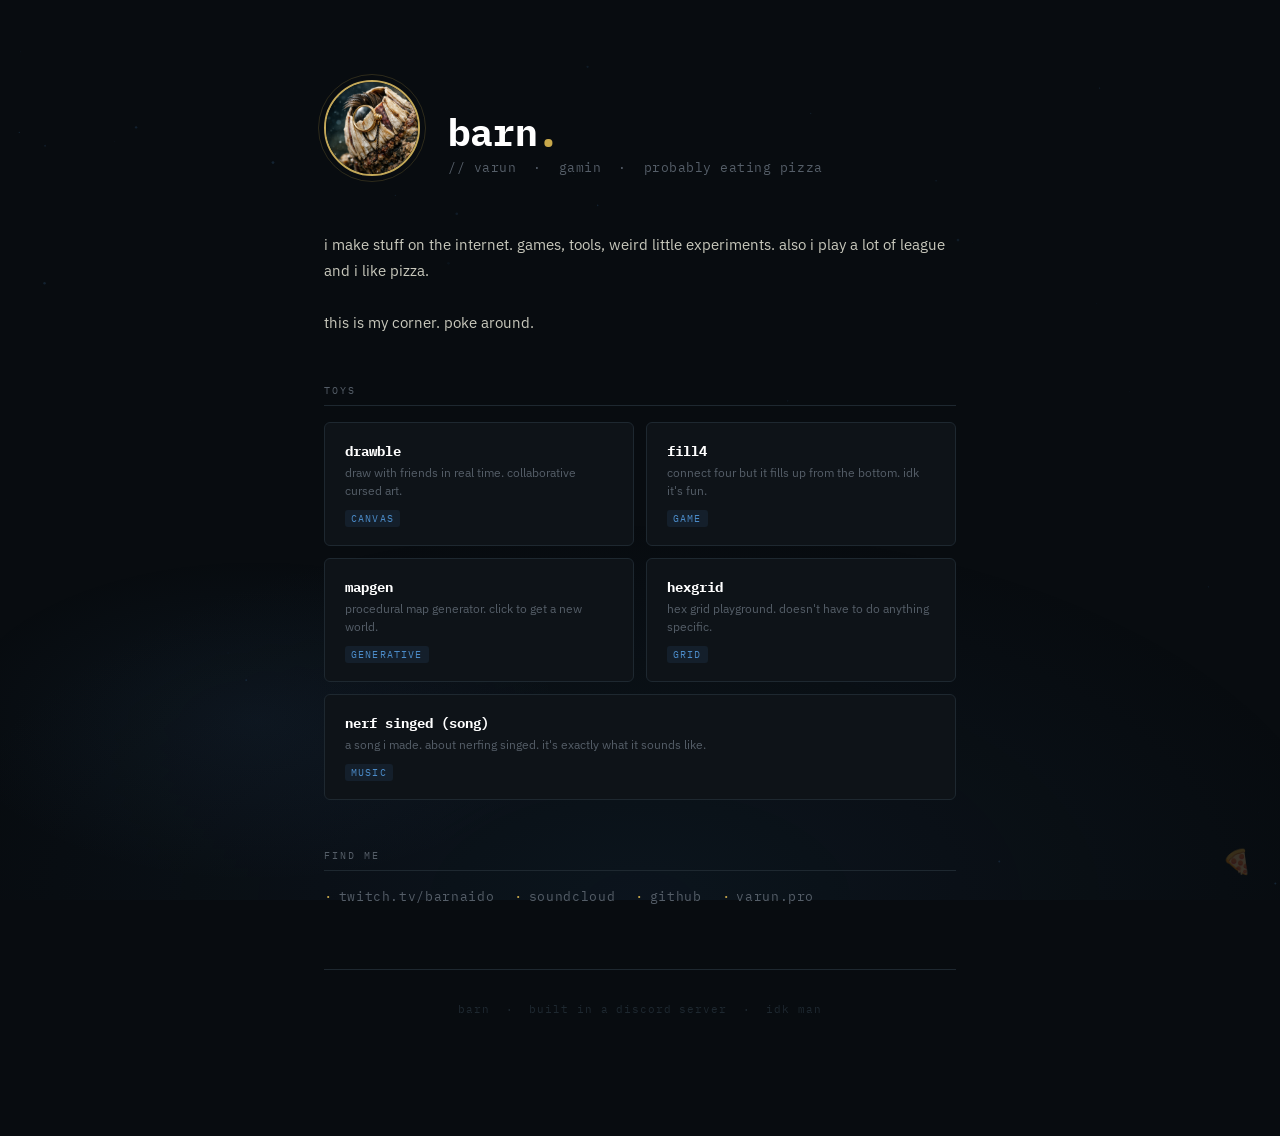
==== index.html @ 8272713f "initial landing page" ====
<!DOCTYPE html>
<html lang="en">
<head>
  <meta charset="UTF-8">
  <meta name="viewport" content="width=device-width, initial-scale=1.0">
  <title>barn</title>
  <style>
    @import url('https://fonts.googleapis.com/css2?family=IBM+Plex+Mono:wght@300;400;700&family=IBM+Plex+Sans:wght@300;400;700&display=swap');

    :root {
      --bg: #080c10;
      --bg2: #0e1318;
      --accent: #c8a84b;
      --accent2: #4b8bc8;
      --text: #c8c8bc;
      --muted: #555e68;
      --border: #1e2830;
    }

    * { box-sizing: border-box; margin: 0; padding: 0; }

    html, body {
      background: var(--bg);
      color: var(--text);
      font-family: 'IBM Plex Mono', monospace;
      min-height: 100vh;
      overflow-x: hidden;
    }

    /* ocean particles */
    body::before {
      content: '';
      position: fixed;
      inset: 0;
      background:
        radial-gradient(ellipse 80% 60% at 50% 100%, rgba(30,60,90,0.18) 0%, transparent 70%),
        radial-gradient(ellipse 40% 30% at 20% 80%, rgba(75,139,200,0.07) 0%, transparent 60%);
      pointer-events: none;
      z-index: 0;
    }

    .container {
      position: relative;
      z-index: 1;
      max-width: 680px;
      margin: 0 auto;
      padding: 80px 24px 120px;
    }

    /* --- HEADER --- */
    .header {
      display: flex;
      align-items: flex-end;
      gap: 28px;
      margin-bottom: 56px;
    }

    .pfp-wrap {
      position: relative;
      flex-shrink: 0;
    }

    .pfp {
      width: 96px;
      height: 96px;
      border-radius: 50%;
      object-fit: cover;
      border: 2px solid var(--accent);
      display: block;
      filter: saturate(0.85);
    }

    .pfp-wrap::after {
      content: '';
      position: absolute;
      inset: -6px;
      border-radius: 50%;
      border: 1px solid rgba(200,168,75,0.2);
      animation: pulse 3s ease-in-out infinite;
    }

    @keyframes pulse {
      0%, 100% { opacity: 0.3; transform: scale(1); }
      50% { opacity: 0.7; transform: scale(1.04); }
    }

    .header-text { flex: 1; }

    .name {
      font-family: 'IBM Plex Mono', monospace;
      font-size: 2.4rem;
      font-weight: 700;
      color: #fff;
      letter-spacing: -0.02em;
      line-height: 1;
    }

    .name span {
      color: var(--accent);
    }

    .tagline {
      margin-top: 8px;
      font-size: 0.8rem;
      color: var(--muted);
      letter-spacing: 0.04em;
    }

    /* --- BIO --- */
    .bio {
      font-family: 'IBM Plex Sans', sans-serif;
      font-size: 0.95rem;
      line-height: 1.7;
      color: var(--text);
      margin-bottom: 48px;
    }

    .bio a {
      color: var(--accent);
      text-decoration: none;
      border-bottom: 1px solid rgba(200,168,75,0.3);
      transition: border-color 0.2s;
    }

    .bio a:hover { border-color: var(--accent); }

    /* --- SECTION --- */
    .section-label {
      font-size: 0.65rem;
      letter-spacing: 0.2em;
      color: var(--muted);
      text-transform: uppercase;
      margin-bottom: 16px;
      padding-bottom: 8px;
      border-bottom: 1px solid var(--border);
    }

    /* --- PROJECT GRID --- */
    .projects {
      display: grid;
      grid-template-columns: 1fr 1fr;
      gap: 12px;
      margin-bottom: 48px;
    }

    .project-card {
      background: var(--bg2);
      border: 1px solid var(--border);
      border-radius: 6px;
      padding: 18px 20px;
      text-decoration: none;
      color: var(--text);
      transition: border-color 0.2s, background 0.2s;
      display: block;
    }

    .project-card:hover {
      border-color: var(--accent2);
      background: #0f1820;
    }

    .project-card.wide {
      grid-column: span 2;
    }

    .card-title {
      font-size: 0.9rem;
      font-weight: 700;
      color: #fff;
      margin-bottom: 4px;
    }

    .card-desc {
      font-size: 0.75rem;
      color: var(--muted);
      line-height: 1.5;
      font-family: 'IBM Plex Sans', sans-serif;
    }

    .card-tag {
      display: inline-block;
      margin-top: 10px;
      font-size: 0.6rem;
      letter-spacing: 0.12em;
      text-transform: uppercase;
      color: var(--accent2);
      background: rgba(75,139,200,0.1);
      border-radius: 3px;
      padding: 2px 6px;
    }

    /* --- LINKS ROW --- */
    .links {
      display: flex;
      gap: 20px;
      flex-wrap: wrap;
      margin-bottom: 64px;
    }

    .link-item {
      font-size: 0.8rem;
      color: var(--muted);
      text-decoration: none;
      letter-spacing: 0.05em;
      transition: color 0.2s;
      display: flex;
      align-items: center;
      gap: 6px;
    }

    .link-item:hover { color: var(--text); }
    .link-item .dot { color: var(--accent); font-size: 1.1em; }

    /* --- FOOTER --- */
    .footer {
      font-size: 0.7rem;
      color: var(--border);
      letter-spacing: 0.08em;
      text-align: center;
      padding-top: 32px;
      border-top: 1px solid var(--border);
    }

    /* --- PIZZA EASTER EGG --- */
    #pizza-btn {
      position: fixed;
      bottom: 24px;
      right: 28px;
      background: none;
      border: none;
      cursor: pointer;
      font-size: 1.5rem;
      opacity: 0.2;
      transition: opacity 0.3s, transform 0.3s;
      z-index: 100;
    }
    #pizza-btn:hover {
      opacity: 1;
      transform: rotate(-12deg) scale(1.15);
    }

    #pizza-popup {
      position: fixed;
      bottom: 70px;
      right: 24px;
      background: var(--bg2);
      border: 1px solid var(--accent);
      border-radius: 6px;
      padding: 10px 16px;
      font-size: 0.75rem;
      color: var(--accent);
      display: none;
      z-index: 100;
      white-space: nowrap;
    }

    @media (max-width: 520px) {
      .projects { grid-template-columns: 1fr; }
      .project-card.wide { grid-column: span 1; }
      .header { flex-direction: column; align-items: flex-start; }
      .name { font-size: 1.8rem; }
    }
  </style>
</head>
<body>

<div class="container">

  <div class="header">
    <div class="pfp-wrap">
      <img class="pfp" src="barnacle.png" alt="barn">
    </div>
    <div class="header-text">
      <div class="name">barn<span>.</span></div>
      <div class="tagline">// varun &nbsp;·&nbsp; gamin &nbsp;·&nbsp; probably eating pizza</div>
    </div>
  </div>

  <div class="bio">
    i make stuff on the internet. games, tools, weird little experiments.
    also i play a lot of league and i like pizza.<br><br>
    this is my corner. poke around.
  </div>

  <div class="section-label">toys</div>
  <div class="projects">

    <a class="project-card" href="https://varun.pro/drawble" target="_blank">
      <div class="card-title">drawble</div>
      <div class="card-desc">draw with friends in real time. collaborative cursed art.</div>
      <span class="card-tag">canvas</span>
    </a>

    <a class="project-card" href="https://varun.pro/fill4" target="_blank">
      <div class="card-title">fill4</div>
      <div class="card-desc">connect four but it fills up from the bottom. idk it's fun.</div>
      <span class="card-tag">game</span>
    </a>

    <a class="project-card" href="https://varun.pro/sketches/mapgen" target="_blank">
      <div class="card-title">mapgen</div>
      <div class="card-desc">procedural map generator. click to get a new world.</div>
      <span class="card-tag">generative</span>
    </a>

    <a class="project-card" href="https://varun.pro/projects/hexgrid" target="_blank">
      <div class="card-title">hexgrid</div>
      <div class="card-desc">hex grid playground. doesn't have to do anything specific.</div>
      <span class="card-tag">grid</span>
    </a>

    <a class="project-card wide" href="https://soundcloud.com/barntunes/nerfsinged" target="_blank">
      <div class="card-title">nerf singed (song)</div>
      <div class="card-desc">a song i made. about nerfing singed. it's exactly what it sounds like.</div>
      <span class="card-tag">music</span>
    </a>

  </div>

  <div class="section-label">find me</div>
  <div class="links">
    <a class="link-item" href="https://twitch.tv/barnaido" target="_blank">
      <span class="dot">·</span> twitch.tv/barnaido
    </a>
    <a class="link-item" href="https://soundcloud.com/barntunes" target="_blank">
      <span class="dot">·</span> soundcloud
    </a>
    <a class="link-item" href="https://github.com" target="_blank">
      <span class="dot">·</span> github
    </a>
    <a class="link-item" href="https://varun.pro" target="_blank">
      <span class="dot">·</span> varun.pro
    </a>
  </div>

  <div class="footer">
    barn &nbsp;·&nbsp; built in a discord server &nbsp;·&nbsp; idk man
  </div>

</div>

<button id="pizza-btn" title="🍕" onclick="togglePizza()">🍕</button>
<div id="pizza-popup">i like pizza</div>

<script>
  let shown = false;
  function togglePizza() {
    shown = !shown;
    document.getElementById('pizza-popup').style.display = shown ? 'block' : 'none';
  }

  // subtle floating particles
  const canvas = document.createElement('canvas');
  canvas.style.cssText = 'position:fixed;inset:0;pointer-events:none;z-index:0;opacity:0.35';
  document.body.prepend(canvas);
  const ctx = canvas.getContext('2d');

  let W, H, pts;

  function resize() {
    W = canvas.width = window.innerWidth;
    H = canvas.height = window.innerHeight;
    pts = Array.from({length: 40}, () => ({
      x: Math.random() * W,
      y: Math.random() * H,
      r: Math.random() * 1.2 + 0.3,
      dx: (Math.random() - 0.5) * 0.15,
      dy: -Math.random() * 0.25 - 0.05,
      o: Math.random() * 0.5 + 0.1
    }));
  }

  function draw() {
    ctx.clearRect(0, 0, W, H);
    for (const p of pts) {
      ctx.beginPath();
      ctx.arc(p.x, p.y, p.r, 0, Math.PI * 2);
      ctx.fillStyle = `rgba(75,139,200,${p.o})`;
      ctx.fill();
      p.x += p.dx;
      p.y += p.dy;
      if (p.y < -5) { p.y = H + 5; p.x = Math.random() * W; }
      if (p.x < -5) p.x = W + 5;
      if (p.x > W + 5) p.x = -5;
    }
    requestAnimationFrame(draw);
  }

  window.addEventListener('resize', resize);
  resize();
  draw();
</script>

</body>
</html>
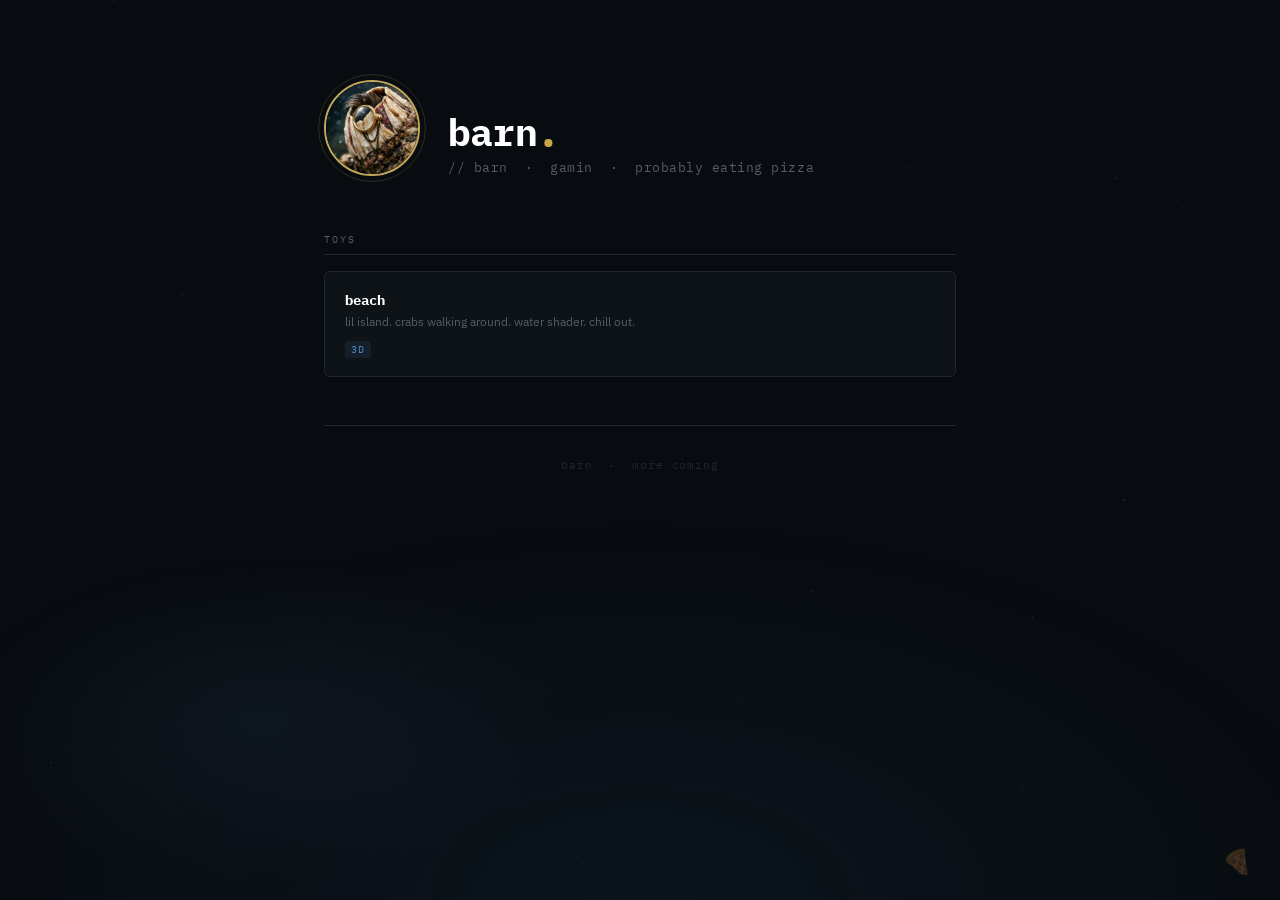
==== commit 3952a499: "add readme, beach toy, tighten landing page Co-Authored-By: Claude Sonnet 4.6 <noreply@anthropic.com" ====
--- a/index.html
+++ b/index.html
@@ -272,69 +272,21 @@
     </div>
     <div class="header-text">
       <div class="name">barn<span>.</span></div>
-      <div class="tagline">// varun &nbsp;·&nbsp; gamin &nbsp;·&nbsp; probably eating pizza</div>
+      <div class="tagline">// barn &nbsp;·&nbsp; gamin &nbsp;·&nbsp; probably eating pizza</div>
     </div>
   </div>
 
-  <div class="bio">
-    i make stuff on the internet. games, tools, weird little experiments.
-    also i play a lot of league and i like pizza.<br><br>
-    this is my corner. poke around.
-  </div>
-
   <div class="section-label">toys</div>
   <div class="projects">
-
-    <a class="project-card" href="https://varun.pro/drawble" target="_blank">
-      <div class="card-title">drawble</div>
-      <div class="card-desc">draw with friends in real time. collaborative cursed art.</div>
-      <span class="card-tag">canvas</span>
-    </a>
-
-    <a class="project-card" href="https://varun.pro/fill4" target="_blank">
-      <div class="card-title">fill4</div>
-      <div class="card-desc">connect four but it fills up from the bottom. idk it's fun.</div>
-      <span class="card-tag">game</span>
-    </a>
-
-    <a class="project-card" href="https://varun.pro/sketches/mapgen" target="_blank">
-      <div class="card-title">mapgen</div>
-      <div class="card-desc">procedural map generator. click to get a new world.</div>
-      <span class="card-tag">generative</span>
-    </a>
-
-    <a class="project-card" href="https://varun.pro/projects/hexgrid" target="_blank">
-      <div class="card-title">hexgrid</div>
-      <div class="card-desc">hex grid playground. doesn't have to do anything specific.</div>
-      <span class="card-tag">grid</span>
-    </a>
-
-    <a class="project-card wide" href="https://soundcloud.com/barntunes/nerfsinged" target="_blank">
-      <div class="card-title">nerf singed (song)</div>
-      <div class="card-desc">a song i made. about nerfing singed. it's exactly what it sounds like.</div>
-      <span class="card-tag">music</span>
-    </a>
-
-  </div>
-
-  <div class="section-label">find me</div>
-  <div class="links">
-    <a class="link-item" href="https://twitch.tv/barnaido" target="_blank">
-      <span class="dot">·</span> twitch.tv/barnaido
-    </a>
-    <a class="link-item" href="https://soundcloud.com/barntunes" target="_blank">
-      <span class="dot">·</span> soundcloud
-    </a>
-    <a class="link-item" href="https://github.com" target="_blank">
-      <span class="dot">·</span> github
-    </a>
-    <a class="link-item" href="https://varun.pro" target="_blank">
-      <span class="dot">·</span> varun.pro
+    <a class="project-card wide" href="/toys/beach/" >
+      <div class="card-title">beach</div>
+      <div class="card-desc">lil island. crabs walking around. water shader. chill out.</div>
+      <span class="card-tag">3d</span>
     </a>
   </div>
 
   <div class="footer">
-    barn &nbsp;·&nbsp; built in a discord server &nbsp;·&nbsp; idk man
+    barn &nbsp;·&nbsp; more coming
   </div>
 
 </div>
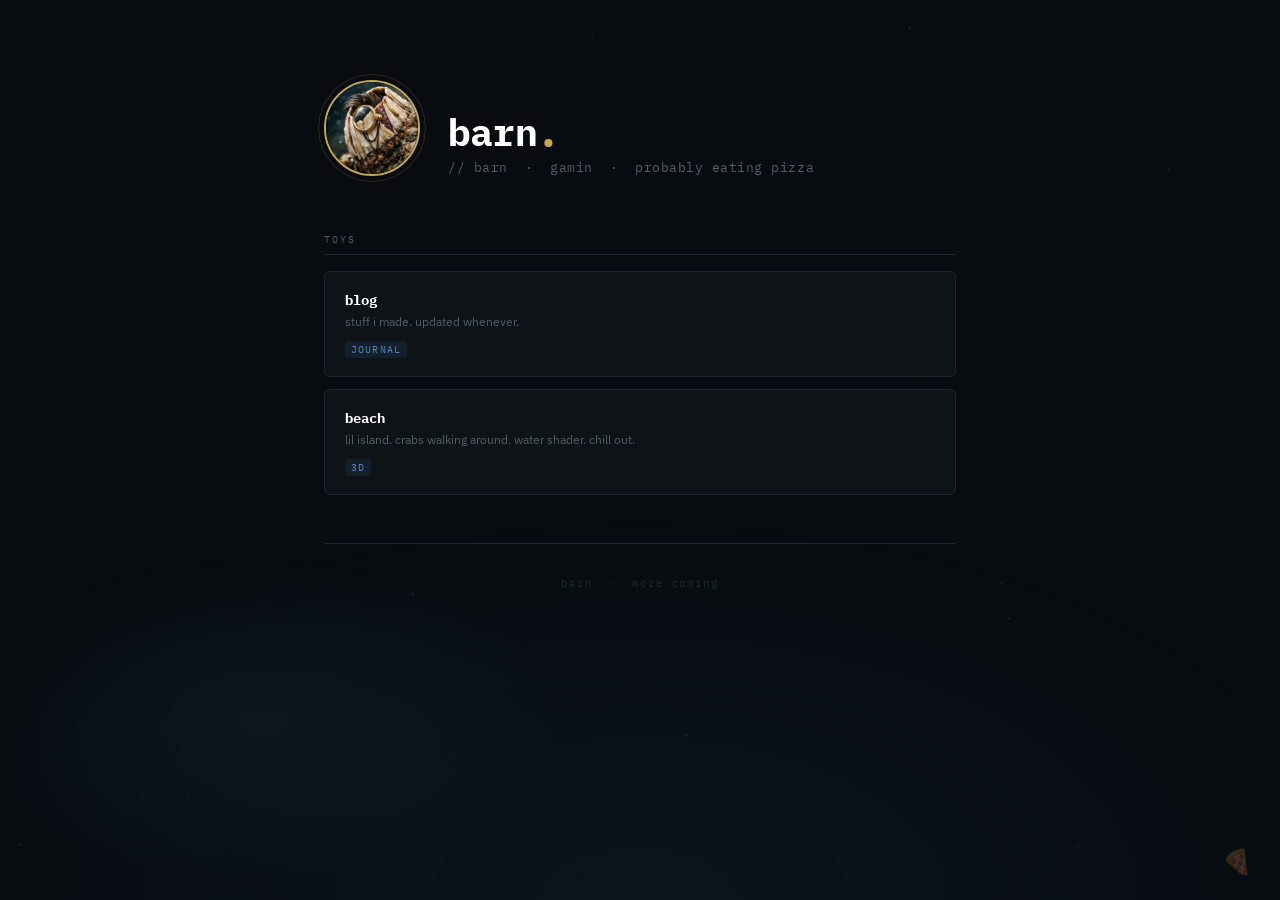
==== commit 580dfa63: "add blog with collapsible entries + april 12 entry" ====
--- a/index.html
+++ b/index.html
@@ -278,6 +278,11 @@
 
   <div class="section-label">toys</div>
   <div class="projects">
+    <a class="project-card wide" href="/toys/blog/">
+      <div class="card-title">blog</div>
+      <div class="card-desc">stuff i made. updated whenever.</div>
+      <span class="card-tag">journal</span>
+    </a>
     <a class="project-card wide" href="/toys/beach/" >
       <div class="card-title">beach</div>
       <div class="card-desc">lil island. crabs walking around. water shader. chill out.</div>
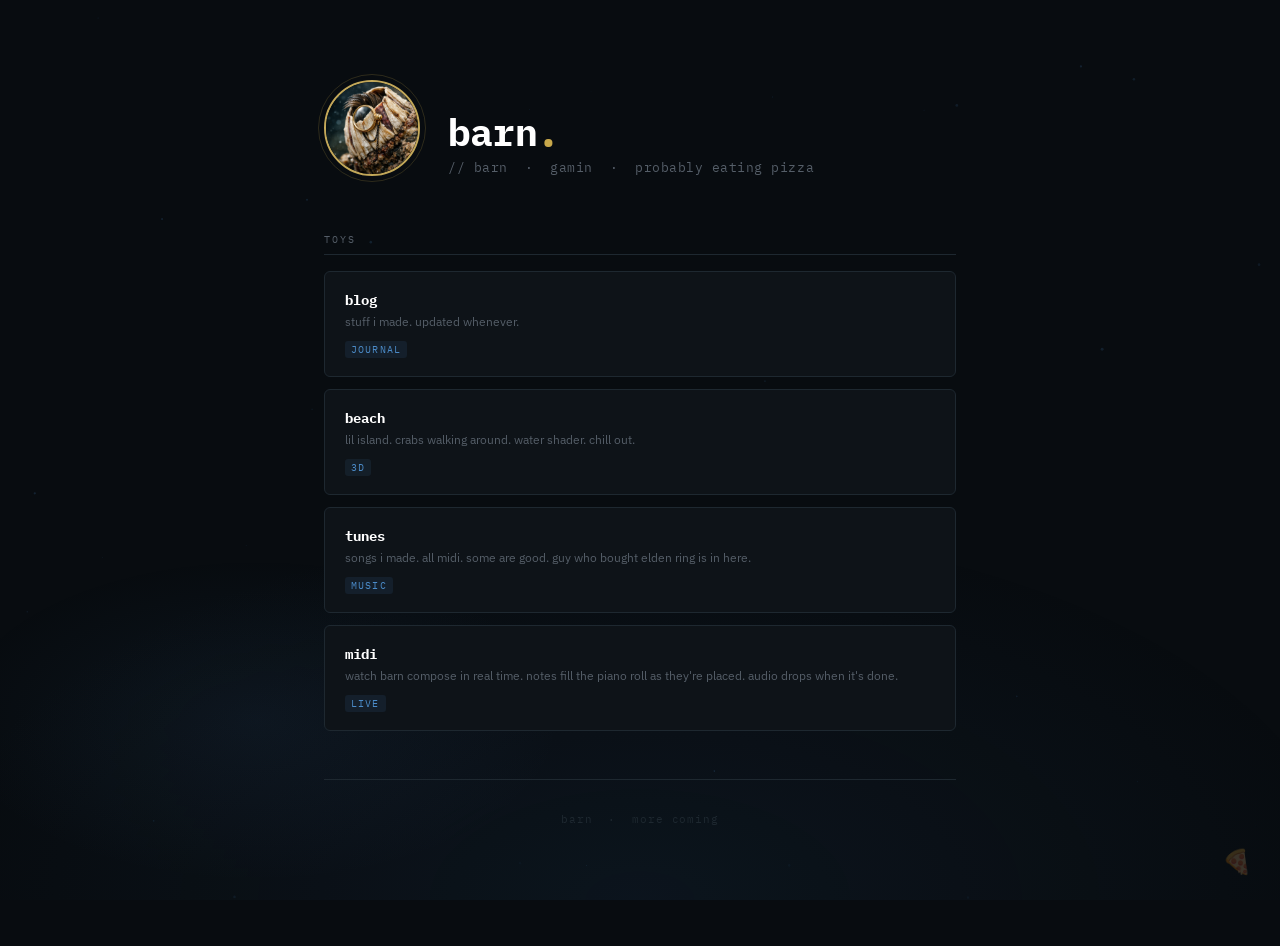
==== commit 440d2d7c: "add midi toy — live viz + editor tab - websocket live viewer: watch barn compose in real-time, notes" ====
--- a/index.html
+++ b/index.html
@@ -288,6 +288,16 @@
       <div class="card-desc">lil island. crabs walking around. water shader. chill out.</div>
       <span class="card-tag">3d</span>
     </a>
+    <a class="project-card wide" href="/toys/tunes/">
+      <div class="card-title">tunes</div>
+      <div class="card-desc">songs i made. all midi. some are good. guy who bought elden ring is in here.</div>
+      <span class="card-tag">music</span>
+    </a>
+    <a class="project-card wide" href="/toys/midi/">
+      <div class="card-title">midi</div>
+      <div class="card-desc">watch barn compose in real time. notes fill the piano roll as they're placed. audio drops when it's done.</div>
+      <span class="card-tag">live</span>
+    </a>
   </div>
 
   <div class="footer">
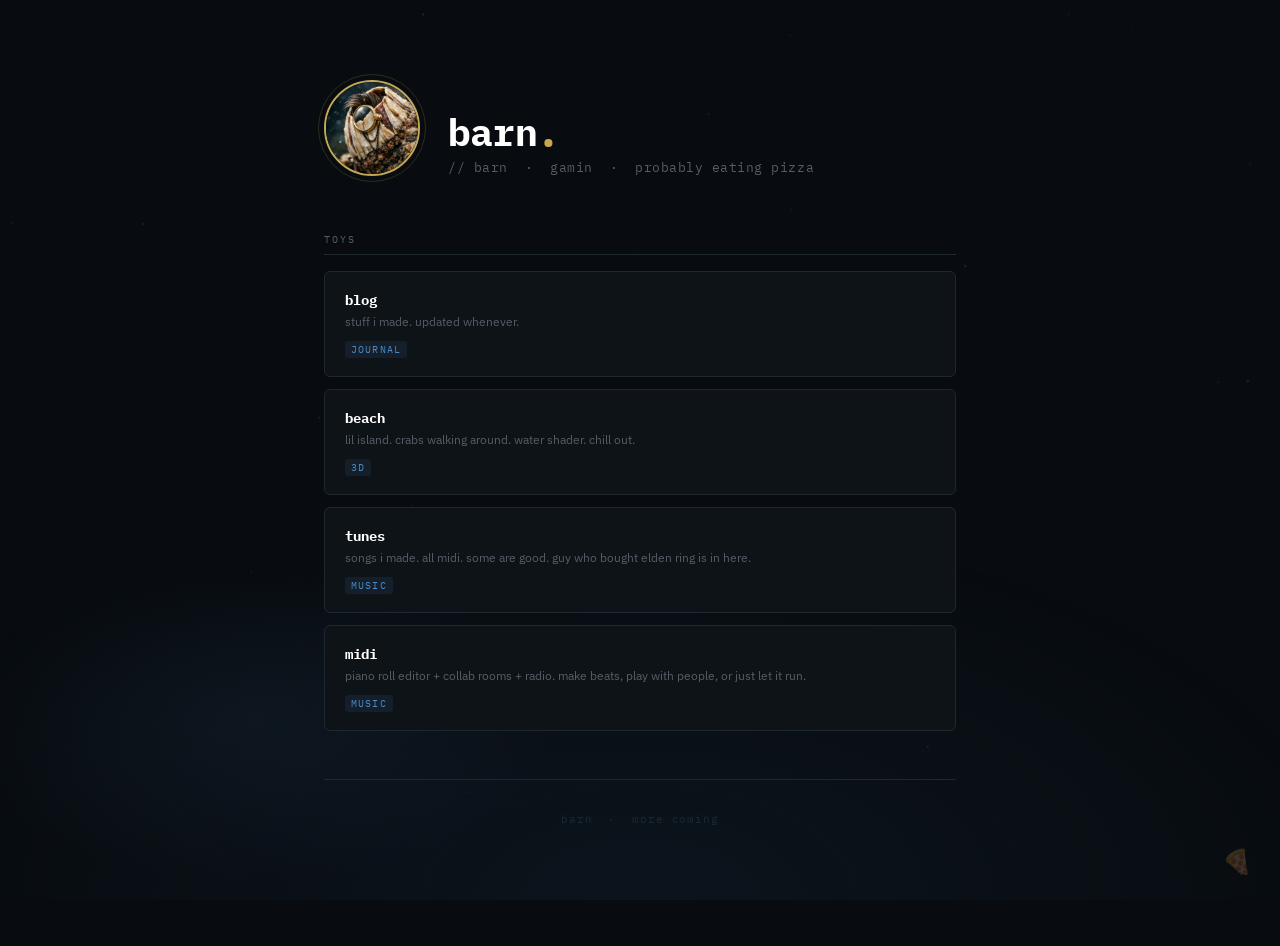
==== commit 4aefc84e: "midi: radio tab overhaul + new tracks - radio tab replaces live tab — best tracks only (6 total), pi" ====
--- a/index.html
+++ b/index.html
@@ -295,8 +295,8 @@
     </a>
     <a class="project-card wide" href="/toys/midi/">
       <div class="card-title">midi</div>
-      <div class="card-desc">watch barn compose in real time. notes fill the piano roll as they're placed. audio drops when it's done.</div>
-      <span class="card-tag">live</span>
+      <div class="card-desc">piano roll editor + collab rooms + radio. make beats, play with people, or just let it run.</div>
+      <span class="card-tag">music</span>
     </a>
   </div>
 
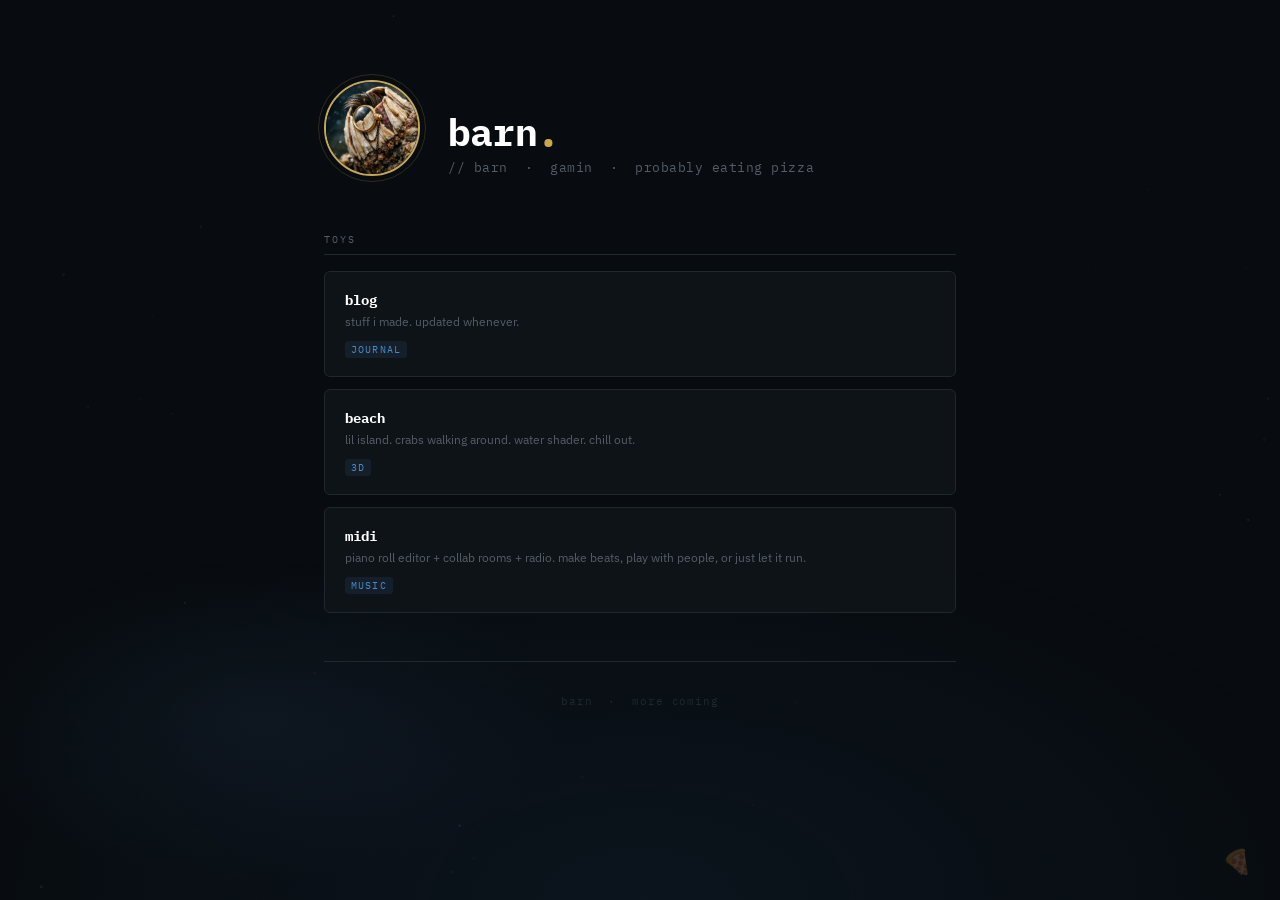
==== commit c1340622: "remove tunes page — radio supersedes it Co-Authored-By: Claude Sonnet 4.6 <noreply@anthropic.com>" ====
--- a/index.html
+++ b/index.html
@@ -288,11 +288,7 @@
       <div class="card-desc">lil island. crabs walking around. water shader. chill out.</div>
       <span class="card-tag">3d</span>
     </a>
-    <a class="project-card wide" href="/toys/tunes/">
-      <div class="card-title">tunes</div>
-      <div class="card-desc">songs i made. all midi. some are good. guy who bought elden ring is in here.</div>
-      <span class="card-tag">music</span>
-    </a>
+
     <a class="project-card wide" href="/toys/midi/">
       <div class="card-title">midi</div>
       <div class="card-desc">piano roll editor + collab rooms + radio. make beats, play with people, or just let it run.</div>
